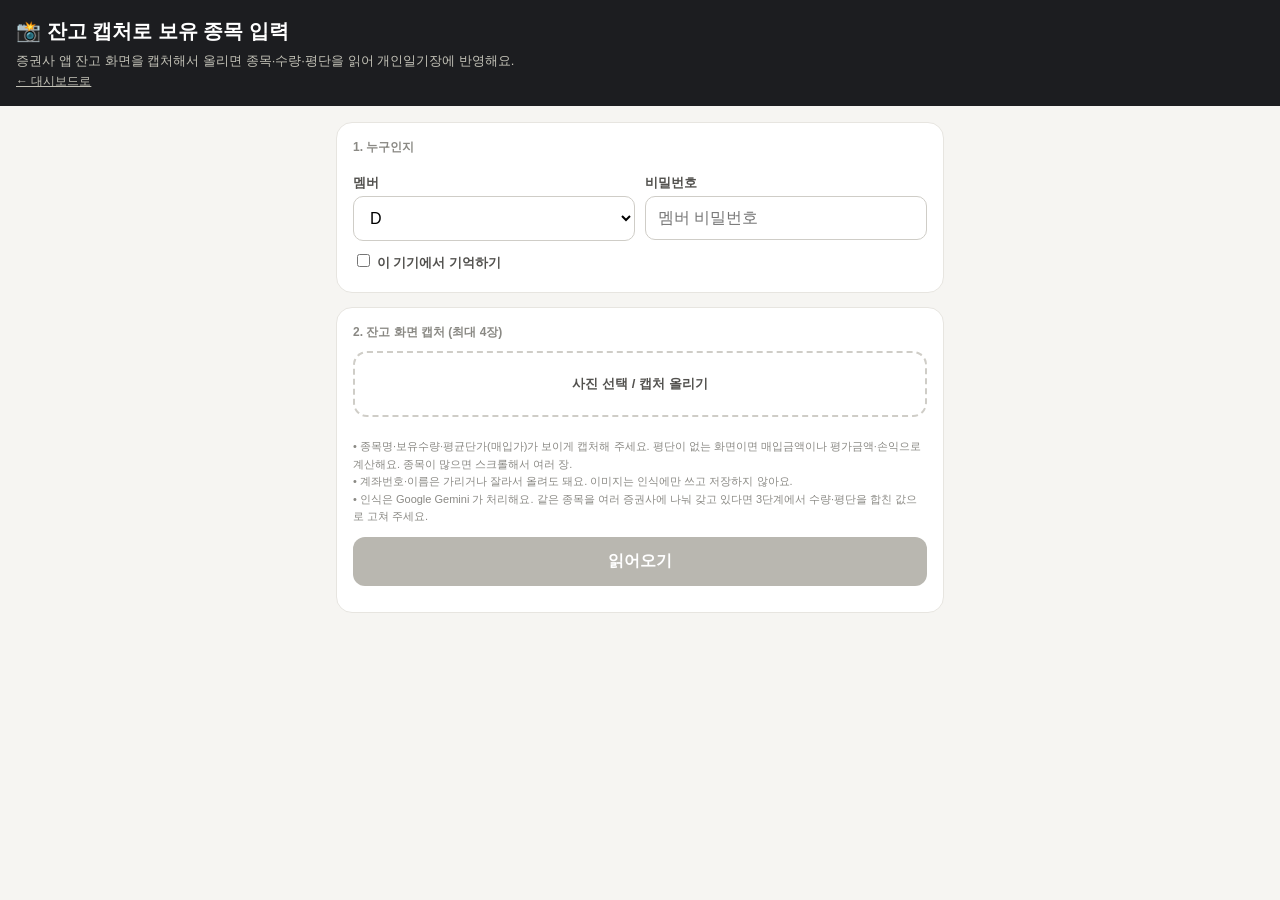
==== upload.html @ 1c6df8c4 "잔고 캡처: 사진 1장씩 읽고 모아서 비교(휴대폰 시간 초과 방지), 이미지 더 작게, 연결 끊김 안내 Co-Authored-By: Claude Opus 5.5 <noreply@a" ====
<!doctype html>
<html lang="ko">
<head>
<meta charset="utf-8">
<meta name="viewport" content="width=device-width, initial-scale=1">
<title>잔고 캡처 입력</title>
<link rel="manifest" href="manifest.webmanifest">
<meta name="theme-color" content="#1c1d20">
<link rel="icon" type="image/png" href="assets/icons/icon-192.png">
<style>
  :root { --ink:#0b0b0b; --sub:#52514e; --mute:#8a8984; --line:#e7e5e0; --bg:#f6f5f2; --card:#fff; --dark:#1c1d20; --up:#e34948; --dn:#2a78d6; --ok:#0f7a4f; --warn:#b45309; }
  * { box-sizing:border-box; }
  body { margin:0; background:var(--bg); color:var(--ink); font-family:-apple-system,"Apple SD Gothic Neo","Noto Sans KR","Pretendard",sans-serif; }
  header { background:var(--dark); color:#fff; padding:18px 16px 16px; }
  header h1 { margin:0; font-size:20px; }
  header p { margin:6px 0 0; color:#c3c2b7; font-size:13px; line-height:1.5; }
  header a { color:#c3c2b7; font-size:12px; }
  main { max-width:640px; margin:0 auto; padding:16px; }
  .card { background:var(--card); border:1px solid var(--line); border-radius:16px; padding:16px; margin-bottom:14px; }
  .step { font-size:12px; font-weight:800; color:var(--mute); margin-bottom:8px; }
  label { display:block; font-size:13px; font-weight:700; color:var(--sub); margin:10px 0 4px; }
  select, input[type=password], input[type=text] { width:100%; padding:12px; border:1px solid #cfcdc7; border-radius:10px; font-size:16px; background:#fff; }
  .row { display:flex; gap:10px; }
  .row > div { flex:1; }
  .drop { display:block; border:2px dashed #cfcdc7; border-radius:14px; padding:22px 12px; text-align:center; color:var(--sub); font-weight:700; cursor:pointer; }
  .drop input { display:none; }
  .thumbs { display:flex; gap:8px; flex-wrap:wrap; margin-top:10px; }
  .thumbs img { width:72px; height:120px; object-fit:cover; border-radius:8px; border:1px solid var(--line); }
  button { width:100%; padding:14px; border:0; border-radius:12px; font-size:16px; font-weight:800; cursor:pointer; }
  .primary { background:var(--dark); color:#fff; }
  .primary:disabled { background:#b9b7b0; }
  .ghost { background:#efede8; color:var(--sub); margin-top:8px; }
  .msg { font-size:13px; margin-top:10px; line-height:1.5; }
  .err { color:var(--up); font-weight:700; }
  table { width:100%; border-collapse:collapse; font-size:14px; }
  th { text-align:left; font-size:11px; color:var(--mute); font-weight:800; padding:6px 4px; border-bottom:1px solid var(--line); }
  td { padding:9px 4px; border-bottom:1px solid #f0eee9; vertical-align:top; }
  td.num { text-align:right; font-variant-numeric:tabular-nums; white-space:nowrap; }
  .tag { display:inline-block; font-size:10px; font-weight:800; padding:2px 6px; border-radius:6px; margin-left:4px; }
  .t-new { background:#e6f4ec; color:var(--ok); } .t-change { background:#fff3e0; color:var(--warn); }
  .t-same { background:#f0eee9; color:var(--mute); } .t-unknown { background:#fde8e8; color:var(--up); }
  .raw { font-size:11px; color:var(--mute); }
  .note { font-size:11px; color:var(--mute); line-height:1.6; }
  .hidden { display:none; }
  .done { text-align:center; padding:26px 10px; }
  .done b { font-size:20px; color:var(--ok); }
  body.embed header { display:none; } body.embed { background:#fff; } body.embed main { padding:12px; max-width:none; }
  body.embed .card { border-color:#eef0f3; }
</style>
</head>
<body>
<header>
  <h1>📸 잔고 캡처로 보유 종목 입력</h1>
  <p>증권사 앱 잔고 화면을 캡처해서 올리면 종목·수량·평단을 읽어 개인일기장에 반영해요.<br><a href="./">← 대시보드로</a></p>
</header>
<main>
  <section class="card" id="s1">
    <div class="step">1. 누구인지</div>
    <div class="row">
      <div><label for="member">멤버</label><select id="member"><option value="D">D</option><option value="S">S</option><option value="J">J</option></select></div>
      <div><label for="pin">비밀번호</label><input id="pin" type="password" inputmode="numeric" autocomplete="current-password" placeholder="멤버 비밀번호"></div>
    </div>
    <label style="font-weight:600"><input type="checkbox" id="remember" style="width:auto"> 이 기기에서 기억하기</label>
  </section>

  <section class="card" id="s2">
    <div class="step">2. 잔고 화면 캡처 (최대 4장)</div>
    <label class="drop">사진 선택 / 캡처 올리기<input id="files" type="file" accept="image/*" multiple></label>
    <div class="thumbs" id="thumbs"></div>
    <p class="note">• 종목명·보유수량·평균단가(매입가)가 보이게 캡처해 주세요. 평단이 없는 화면이면 매입금액이나 평가금액·손익으로 계산해요. 종목이 많으면 스크롤해서 여러 장.<br>
      • 계좌번호·이름은 가리거나 잘라서 올려도 돼요. 이미지는 인식에만 쓰고 저장하지 않아요.<br>
      • 인식은 Google Gemini 가 처리해요. 같은 종목을 여러 증권사에 나눠 갖고 있다면 3단계에서 수량·평단을 합친 값으로 고쳐 주세요.</p>
    <button class="primary" id="btnParse" disabled>읽어오기</button>
    <div class="msg" id="msg2"></div>
  </section>

  <section class="card hidden" id="s3">
    <div class="step">3. 바뀔 내용 확인</div>
    <table><thead><tr><th></th><th>종목</th><th style="text-align:right">수량</th><th style="text-align:right">평단</th></tr></thead><tbody id="diff"></tbody></table>
    <div id="missingBox" class="hidden" style="margin-top:12px">
      <label style="font-weight:700;color:var(--warn)"><input type="checkbox" id="removeMissing" style="width:auto"> 캡처에 없는 종목은 모두 판 것으로 (0주)</label>
      <div class="note" id="missingList"></div>
    </div>
    <p class="note">체크된 줄만 반영돼요. 이름이 빨간 '모름'인 종목은 관리시트 MasterData 에 없어서 반영되지 않아요 (먼저 ETF 추가).</p>
    <button class="primary" id="btnApply">반영하기</button>
    <button class="ghost" id="btnBack">다시 올리기</button>
    <div class="msg" id="msg3"></div>
  </section>

  <section class="card hidden done" id="s4">
    <b>✅ 반영했어요</b>
    <div class="msg" id="msg4"></div>
    <button class="ghost" id="btnHome">대시보드 보기</button>
  </section>
</main>
<script src="js/common.js"></script>
<script>
(function () {
  var $ = function (id) { return document.getElementById(id); };
  var API = (window.APP_CONFIG && APP_CONFIG.UPLOAD_URL) || '';
  var images = [], token = null;
  var qs = new URLSearchParams(location.search), embed = qs.get('embed') === '1';
  if (embed) document.body.classList.add('embed');
  // 대시보드 안에 있을 때: 높이를 부모에 알려 스크롤 없이 보이게
  function tellHeight() { if (embed && parent !== window) parent.postMessage({ type: 'upload-height', height: document.documentElement.scrollHeight }, location.origin); }
  if (window.ResizeObserver) new ResizeObserver(tellHeight).observe(document.body); else setInterval(tellHeight, 800);
  try {
    var saved = JSON.parse(localStorage.getItem('djUploadAuth') || 'null');
    if (saved) { $('member').value = saved.member; $('pin').value = saved.pin; $('remember').checked = true; }
  } catch (e) { }
  if (qs.get('m') && Array.prototype.some.call($('member').options, function (o) { return o.value === qs.get('m'); })) {
    if (!saved || saved.member !== qs.get('m')) { $('member').value = qs.get('m'); if (saved && saved.member !== qs.get('m')) $('pin').value = ''; }
  }
  if (!API) $('msg2').innerHTML = '<span class="err">업로드 서버 주소가 아직 설정되지 않았어요 (동진님 설치 중)</span>';

  // 큰 캡처는 긴 변 1800px JPEG 로 줄여서 보냄
  function shrink(file) {
    return new Promise(function (resolve, reject) {
      var img = new Image(), url = URL.createObjectURL(file);
      img.onload = function () {
        var s = Math.min(1, 1500 / Math.max(img.width, img.height));
        var c = document.createElement('canvas');
        c.width = Math.round(img.width * s); c.height = Math.round(img.height * s);
        c.getContext('2d').drawImage(img, 0, 0, c.width, c.height);
        URL.revokeObjectURL(url);
        resolve(c.toDataURL('image/jpeg', 0.8));
      };
      img.onerror = reject; img.src = url;
    });
  }

  $('files').addEventListener('change', async function (e) {
    var list = Array.prototype.slice.call(e.target.files || [], 0, 4);
    images = await Promise.all(list.map(shrink));
    $('thumbs').innerHTML = images.map(function (d) { return '<img src="' + d + '">'; }).join('');
    $('btnParse').disabled = !images.length || !API;
  });

  function call(body) {
    // text/plain 으로 보내면 Apps Script 웹 앱에 바로 전달됨 (CORS 사전 요청 없음)
    return fetch(API, { method: 'POST', body: JSON.stringify(body), headers: { 'Content-Type': 'text/plain;charset=utf-8' } })
      .then(function (r) { return r.json(); }, function () {
        throw new Error('서버 연결이 끊겼어요. 잠시 뒤 다시 눌러 주세요. 카카오톡 안에서 열었다면 오른쪽 아래 메뉴 → "다른 브라우저로 열기"(Safari·크롬)로 해 보세요.');
      })
      .then(function (j) { if (!j.ok) throw new Error(j.error || '실패'); return j; });
  }
  function auth() {
    var a = { member: $('member').value, pin: $('pin').value.trim() };
    try { if ($('remember').checked) localStorage.setItem('djUploadAuth', JSON.stringify(a)); else localStorage.removeItem('djUploadAuth'); } catch (e) { }
    return a;
  }
  var fmt = function (v) { return v === null || v === undefined ? '–' : Math.round(v).toLocaleString(); };
  var TAG = { 'new': ['새 종목', 't-new'], change: ['변경', 't-change'], same: ['같음', 't-same'], unknown: ['모름', 't-unknown'] };

  $('btnParse').addEventListener('click', function () {
    var a = auth();
    if (!a.pin) { $('msg2').innerHTML = '<span class="err">비밀번호를 넣어 주세요</span>'; return; }
    $('btnParse').disabled = true;
    // 사진을 한 장씩 보내 읽고(휴대폰에서 시간 초과 방지) → 모아서 비교
    var all = [], i = 0;
    var next = function () {
      if (i >= images.length) return call({ action: 'compare', member: a.member, pin: a.pin, items: all });
      $('msg2').textContent = '읽는 중… ' + (i + 1) + ' / ' + images.length + '장 (장당 10~20초)';
      return call({ action: 'read', member: a.member, pin: a.pin, image: images[i] }).then(function (j) { all = all.concat(j.items || []); i++; return next(); });
    };
    next().then(function (j) {
      token = j.token;
      $('diff').innerHTML = j.rows.map(function (r) {
        var t = TAG[r.status], can = r.status === 'new' || r.status === 'change';
        // 새 값은 고칠 수 있게 입력칸으로 (여러 증권사 합산 등)
        var inp = function (cls, v) { return '<input type="text" inputmode="numeric" class="' + cls + '" data-key="' + r.key + '" value="' + (v === null || v === undefined ? '' : Math.round(v)) + '" style="width:84px;padding:6px;font-size:14px;text-align:right"' + (can ? '' : ' disabled') + '>'; };
        var q = (r.oldQty === null ? '' : '<div class="raw">지금 ' + fmt(r.oldQty) + '</div>') + inp('eqty', r.newQty);
        var p = (r.oldAvg === null ? '' : '<div class="raw">지금 ' + fmt(r.oldAvg) + '</div>') + inp('eavg', r.newAvg)
          + (r.avgHow ? '<div class="raw" style="color:var(--warn)">계산: ' + r.avgHow + '</div>' : (r.newAvg ? '' : '<div class="raw" style="color:var(--up)">평단 못 읽음 → 입력</div>'));
        return '<tr><td><input type="checkbox" class="pick" value="' + r.key + '"' + (can ? ' checked' : ' disabled') + '></td>'
          + '<td>' + r.name + '<span class="tag ' + t[1] + '">' + t[0] + '</span>' + (r.raw !== r.name ? '<div class="raw">화면: ' + r.raw + '</div>' : '') + '</td>'
          + '<td class="num">' + q + '</td><td class="num">' + p + '</td></tr>';
      }).join('') || '<tr><td colspan="4" class="note">읽은 종목이 없어요. 잔고 화면이 맞는지 확인해 주세요.</td></tr>';
      $('missingBox').classList.toggle('hidden', !j.missing.length);
      $('missingList').innerHTML = j.missing.map(function (m) { return '<label style="font-weight:500"><input type="checkbox" class="pickMissing" value="' + m.key + '" checked style="width:auto"> ' + m.name + ' (' + m.qty + '주)</label>'; }).join('');
      $('s3').classList.remove('hidden'); $('msg2').textContent = '';
      $('s3').scrollIntoView({ behavior: 'smooth' });
    }).catch(function (e) { $('msg2').innerHTML = '<span class="err">' + e.message + '</span>'; })
      .finally(function () { $('btnParse').disabled = !images.length; });
  });

  $('btnApply').addEventListener('click', function () {
    var a = auth();
    var pick = Array.prototype.map.call(document.querySelectorAll('.pick:checked, .pickMissing:checked'), function (x) { return x.value; });
    $('btnApply').disabled = true; $('msg3').textContent = '반영 중…';
    var edits = {};
    document.querySelectorAll('.eqty').forEach(function (x) { (edits[x.dataset.key] = edits[x.dataset.key] || {}).qty = Number(String(x.value).replace(/[^0-9.]/g, '')); });
    document.querySelectorAll('.eavg').forEach(function (x) { (edits[x.dataset.key] = edits[x.dataset.key] || {}).avg = Number(String(x.value).replace(/[^0-9.]/g, '')); });
    call({ action: 'apply', member: a.member, pin: a.pin, token: token, pick: pick, edits: edits, removeMissing: $('removeMissing').checked }).then(function (j) {
      $('s3').classList.add('hidden'); $('s2').classList.add('hidden'); $('s4').classList.remove('hidden');
      $('msg4').innerHTML = j.changed ? j.log.join('<br>') + '<br><span class="note">대시보드에는 1~5분 뒤 반영돼요 (시트 게시 갱신)</span>' : '바뀐 내용이 없어요';
      if (embed && parent !== window) parent.postMessage({ type: 'upload-done' }, location.origin);
    }).catch(function (e) { $('msg3').innerHTML = '<span class="err">' + e.message + '</span>'; $('btnApply').disabled = false; });
  });

  $('btnHome').addEventListener('click', function () { if (embed && parent !== window) parent.postMessage({ type: 'upload-home' }, location.origin); else location.href = './'; });
  $('btnBack').addEventListener('click', function () { $('s3').classList.add('hidden'); $('files').value = ''; images = []; $('thumbs').innerHTML = ''; $('btnParse').disabled = true; });
})();
</script>
</body>
</html>
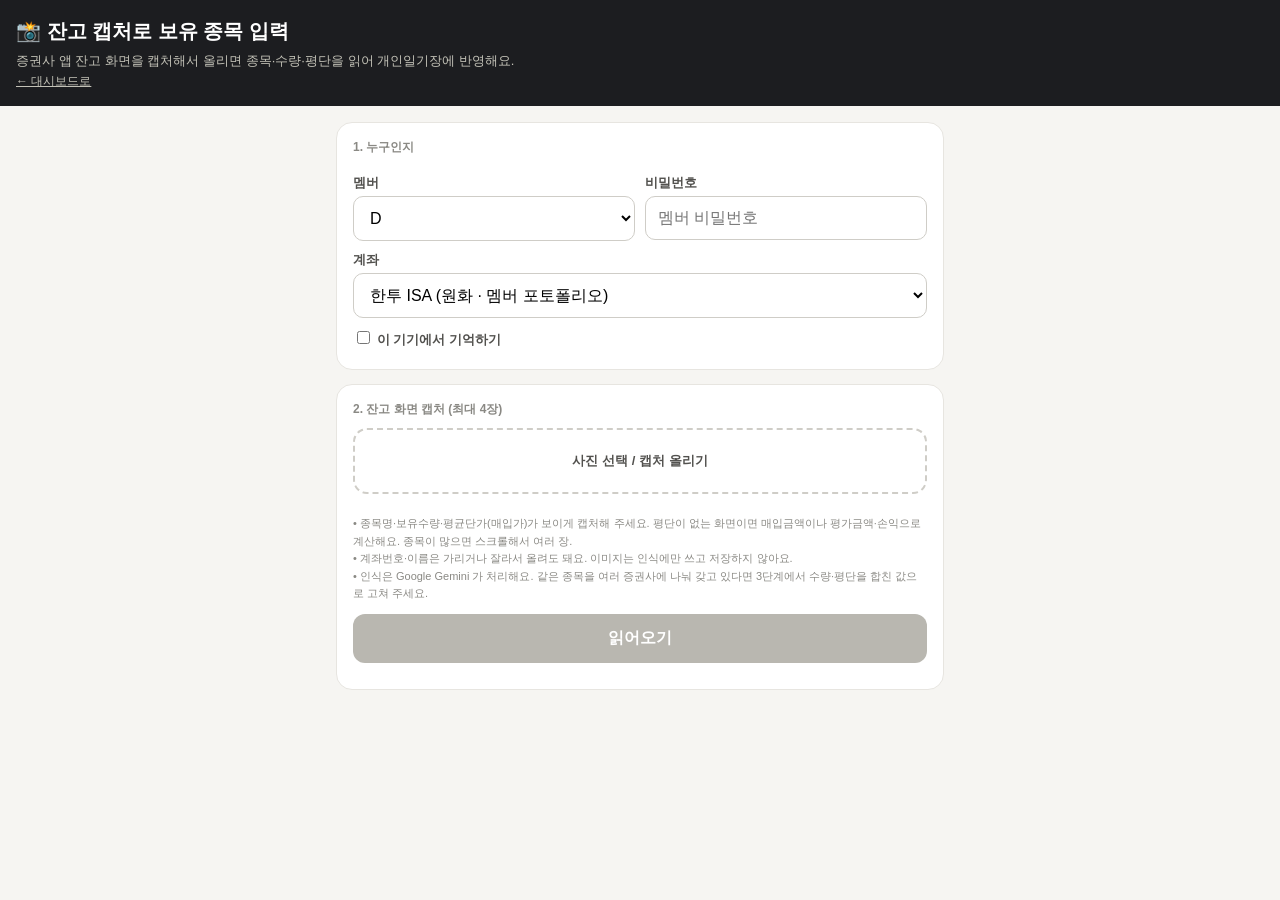
==== commit 9edb1252: "잔고 캡처: 토스 미국주식(달러) 계좌 선택 → 1달러 마스터 포토폴리오 수량·평단 자동 반영 업로드 페이지에 계좌 선택을 추가. 토스를 고르면 Gemini 가 달러 기준으로 읽고" ====
--- a/upload.html
+++ b/upload.html
@@ -60,6 +60,8 @@
       <div><label for="member">멤버</label><select id="member"><option value="D">D</option><option value="S">S</option><option value="J">J</option></select></div>
       <div><label for="pin">비밀번호</label><input id="pin" type="password" inputmode="numeric" autocomplete="current-password" placeholder="멤버 비밀번호"></div>
     </div>
+    <label for="account">계좌</label>
+    <select id="account"><option value="isa">한투 ISA (원화 · 멤버 포토폴리오)</option><option value="toss">토스 미국주식 (달러 · 1달러 포토폴리오)</option></select>
     <label style="font-weight:600"><input type="checkbox" id="remember" style="width:auto"> 이 기기에서 기억하기</label>
   </section>
 
@@ -81,7 +83,7 @@
       <label style="font-weight:700;color:var(--warn)"><input type="checkbox" id="removeMissing" style="width:auto"> 캡처에 없는 종목은 모두 판 것으로 (0주)</label>
       <div class="note" id="missingList"></div>
     </div>
-    <p class="note">체크된 줄만 반영돼요. 이름이 빨간 '모름'인 종목은 관리시트 MasterData 에 없어서 반영되지 않아요 (먼저 ETF 추가).</p>
+    <p class="note" id="note3">체크된 줄만 반영돼요. ETF 가 아닌 개별 종목(국내·미국)도 티커로 들어가요 — '티커 필요'면 티커를 적어 주세요(예: 플래닛 랩스 → PL). 금액은 모두 원화 기준이에요.</p>
     <button class="primary" id="btnApply">반영하기</button>
     <button class="ghost" id="btnBack">다시 올리기</button>
     <div class="msg" id="msg3"></div>
@@ -107,7 +109,11 @@
   try {
     var saved = JSON.parse(localStorage.getItem('djUploadAuth') || 'null');
     if (saved) { $('member').value = saved.member; $('pin').value = saved.pin; $('remember').checked = true; }
+    if (localStorage.getItem('djUploadAcct') === 'toss') $('account').value = 'toss';
   } catch (e) { }
+  if (qs.get('acct') === 'toss') $('account').value = 'toss';
+  var acct = function () { return $('account').value === 'toss' ? 'toss' : 'isa'; };
+  $('account').addEventListener('change', function () { try { localStorage.setItem('djUploadAcct', acct()); } catch (e) { } });
   if (qs.get('m') && Array.prototype.some.call($('member').options, function (o) { return o.value === qs.get('m'); })) {
     if (!saved || saved.member !== qs.get('m')) { $('member').value = qs.get('m'); if (saved && saved.member !== qs.get('m')) $('pin').value = ''; }
   }
@@ -150,30 +156,46 @@
     return a;
   }
   var fmt = function (v) { return v === null || v === undefined ? '–' : Math.round(v).toLocaleString(); };
-  var TAG = { 'new': ['새 종목', 't-new'], change: ['변경', 't-change'], same: ['같음', 't-same'], unknown: ['모름', 't-unknown'] };
+  var fmtQty = function (v) { return v === null || v === undefined ? '–' : (+(+v).toFixed(6)).toLocaleString(undefined, { maximumFractionDigits: 6 }); };
+  var shown = 'isa'; // 3단계 화면이 어느 계좌로 비교한 결과인지
+  var TAG = { 'new': ['새 종목', 't-new'], change: ['변경', 't-change'], same: ['같음', 't-same'], unknown: ['모름', 't-unknown'], needTicker: ['티커 필요', 't-unknown'] };
 
   $('btnParse').addEventListener('click', function () {
-    var a = auth();
+    var a = auth(), ac = acct();
     if (!a.pin) { $('msg2').innerHTML = '<span class="err">비밀번호를 넣어 주세요</span>'; return; }
     $('btnParse').disabled = true;
     // 사진을 한 장씩 보내 읽고(휴대폰에서 시간 초과 방지) → 모아서 비교
     var all = [], i = 0;
     var next = function () {
-      if (i >= images.length) return call({ action: 'compare', member: a.member, pin: a.pin, items: all });
+      if (i >= images.length) return call({ action: 'compare', account: ac, member: a.member, pin: a.pin, items: all });
       $('msg2').textContent = '읽는 중… ' + (i + 1) + ' / ' + images.length + '장 (장당 10~20초)';
-      return call({ action: 'read', member: a.member, pin: a.pin, image: images[i] }).then(function (j) { all = all.concat(j.items || []); i++; return next(); });
+      return call({ action: 'read', account: ac, member: a.member, pin: a.pin, image: images[i] }).then(function (j) { all = all.concat(j.items || []); i++; return next(); });
     };
-    next().then(function (j) {
-      token = j.token;
+    // 서버가 아직 예전 버전이면(1장씩 읽기 없음) 한 번에 보내는 방식으로 자동 전환
+    next().catch(function (e) {
+      if (!/알 수 없는 요청/.test(e.message)) throw e;
+      $('msg2').textContent = '읽는 중… (10~40초)';
+      return call({ action: 'parse', account: ac, member: a.member, pin: a.pin, images: images });
+    }).then(function (j) {
+      // 업로드 서버가 아직 예전 버전이면 토스 캡처가 원화 포트폴리오로 들어가므로 막음
+      if (ac === 'toss' && j.account !== 'toss') throw new Error('업로드 서버(Apps Script)를 새 버전으로 다시 배포해야 토스 계좌를 쓸 수 있어요');
+      token = j.token; shown = ac;
+      var usd = ac === 'toss';
+      var fmtAvg = function (v) { return v === null || v === undefined ? '–' : (usd ? '$' + (+v).toFixed(2) : fmt(v)); };
+      $('note3').textContent = usd
+        ? "체크된 줄만 반영돼요. '1달러 마스터 포토폴리오'의 수량·평단(달러)만 고치고, 원화 포트폴리오와 D 실적기록은 건드리지 않아요. '티커 필요'면 미국 티커를 적어 주세요(예: MSTY)."
+        : '체크된 줄만 반영돼요. ETF 가 아닌 개별 종목(국내·미국)도 티커로 들어가요 — \'티커 필요\'면 티커를 적어 주세요(예: 플래닛 랩스 → PL). 금액은 모두 원화 기준이에요.';
       $('diff').innerHTML = j.rows.map(function (r) {
-        var t = TAG[r.status], can = r.status === 'new' || r.status === 'change';
+        var t = TAG[r.status], can = r.status === 'new' || r.status === 'change' || r.status === 'needTicker';
         // 새 값은 고칠 수 있게 입력칸으로 (여러 증권사 합산 등)
-        var inp = function (cls, v) { return '<input type="text" inputmode="numeric" class="' + cls + '" data-key="' + r.key + '" value="' + (v === null || v === undefined ? '' : Math.round(v)) + '" style="width:84px;padding:6px;font-size:14px;text-align:right"' + (can ? '' : ' disabled') + '>'; };
-        var q = (r.oldQty === null ? '' : '<div class="raw">지금 ' + fmt(r.oldQty) + '</div>') + inp('eqty', r.newQty);
-        var p = (r.oldAvg === null ? '' : '<div class="raw">지금 ' + fmt(r.oldAvg) + '</div>') + inp('eavg', r.newAvg)
+        var inp = function (cls, v) { return '<input type="text" inputmode="decimal" class="' + cls + '" data-key="' + r.key + '" value="' + (v === null || v === undefined ? '' : (cls === 'eqty' ? +(+v).toFixed(6) : (usd ? (+v).toFixed(2) : Math.round(v)))) + '" style="width:84px;padding:6px;font-size:14px;text-align:right"' + (can ? '' : ' disabled') + '>'; };
+        // 개별 종목: 티커 표시 (새 종목이면 고칠 수 있게)
+        var tick = r.stock ? '<div class="raw">' + (r.curKey ? '개별 종목' + (r.code ? ' · ' + r.code : '') : '티커 <input type="text" class="eticker" data-key="' + r.key + '" value="' + (r.code || '') + '" placeholder="예: PL · 005930" style="width:96px;padding:4px;font-size:12px;text-transform:uppercase">') + (r.usd && !usd ? ' · 달러 평단 확인' : '') + '</div>' : '';
+        var q = (r.oldQty === null ? '' : '<div class="raw">지금 ' + (usd ? fmtQty(r.oldQty) : fmt(r.oldQty)) + '</div>') + inp('eqty', r.newQty);
+        var p = (r.oldAvg === null ? '' : '<div class="raw">지금 ' + fmtAvg(r.oldAvg) + '</div>') + inp('eavg', r.newAvg)
           + (r.avgHow ? '<div class="raw" style="color:var(--warn)">계산: ' + r.avgHow + '</div>' : (r.newAvg ? '' : '<div class="raw" style="color:var(--up)">평단 못 읽음 → 입력</div>'));
         return '<tr><td><input type="checkbox" class="pick" value="' + r.key + '"' + (can ? ' checked' : ' disabled') + '></td>'
-          + '<td>' + r.name + '<span class="tag ' + t[1] + '">' + t[0] + '</span>' + (r.raw !== r.name ? '<div class="raw">화면: ' + r.raw + '</div>' : '') + '</td>'
+          + '<td>' + r.name + '<span class="tag ' + t[1] + '">' + t[0] + '</span>' + (r.raw !== r.name ? '<div class="raw">화면: ' + r.raw + '</div>' : '') + tick + '</td>'
           + '<td class="num">' + q + '</td><td class="num">' + p + '</td></tr>';
       }).join('') || '<tr><td colspan="4" class="note">읽은 종목이 없어요. 잔고 화면이 맞는지 확인해 주세요.</td></tr>';
       $('missingBox').classList.toggle('hidden', !j.missing.length);
@@ -189,11 +211,12 @@
     var pick = Array.prototype.map.call(document.querySelectorAll('.pick:checked, .pickMissing:checked'), function (x) { return x.value; });
     $('btnApply').disabled = true; $('msg3').textContent = '반영 중…';
     var edits = {};
-    document.querySelectorAll('.eqty').forEach(function (x) { (edits[x.dataset.key] = edits[x.dataset.key] || {}).qty = Number(String(x.value).replace(/[^0-9.]/g, '')); });
-    document.querySelectorAll('.eavg').forEach(function (x) { (edits[x.dataset.key] = edits[x.dataset.key] || {}).avg = Number(String(x.value).replace(/[^0-9.]/g, '')); });
-    call({ action: 'apply', member: a.member, pin: a.pin, token: token, pick: pick, edits: edits, removeMissing: $('removeMissing').checked }).then(function (j) {
+    document.querySelectorAll('.eqty').forEach(function (x) { var v = String(x.value).replace(/[^0-9.]/g, ''); if (v !== '') (edits[x.dataset.key] = edits[x.dataset.key] || {}).qty = Number(v); }); // 빈칸은 0주가 아니라 '안 고침'
+    document.querySelectorAll('.eavg').forEach(function (x) { var v = String(x.value).replace(/[^0-9.]/g, ''); if (v !== '') (edits[x.dataset.key] = edits[x.dataset.key] || {}).avg = Number(v); });
+    document.querySelectorAll('.eticker').forEach(function (x) { if (x.value.trim()) (edits[x.dataset.key] = edits[x.dataset.key] || {}).ticker = x.value.trim(); });
+    call({ action: 'apply', account: shown, member: a.member, pin: a.pin, token: token, pick: pick, edits: edits, removeMissing: $('removeMissing').checked }).then(function (j) {
       $('s3').classList.add('hidden'); $('s2').classList.add('hidden'); $('s4').classList.remove('hidden');
-      $('msg4').innerHTML = j.changed ? j.log.join('<br>') + '<br><span class="note">대시보드에는 1~5분 뒤 반영돼요 (시트 게시 갱신)</span>' : '바뀐 내용이 없어요';
+      $('msg4').innerHTML = (j.changed ? j.log.join('<br>') + '<br><span class="note">대시보드에는 1~5분 뒤 반영돼요 (시트 게시 갱신)</span>' : '바뀐 내용이 없어요') + (j.strategy ? '<br>📈 ' + j.strategy : '');
       if (embed && parent !== window) parent.postMessage({ type: 'upload-done' }, location.origin);
     }).catch(function (e) { $('msg3').innerHTML = '<span class="err">' + e.message + '</span>'; $('btnApply').disabled = false; });
   });
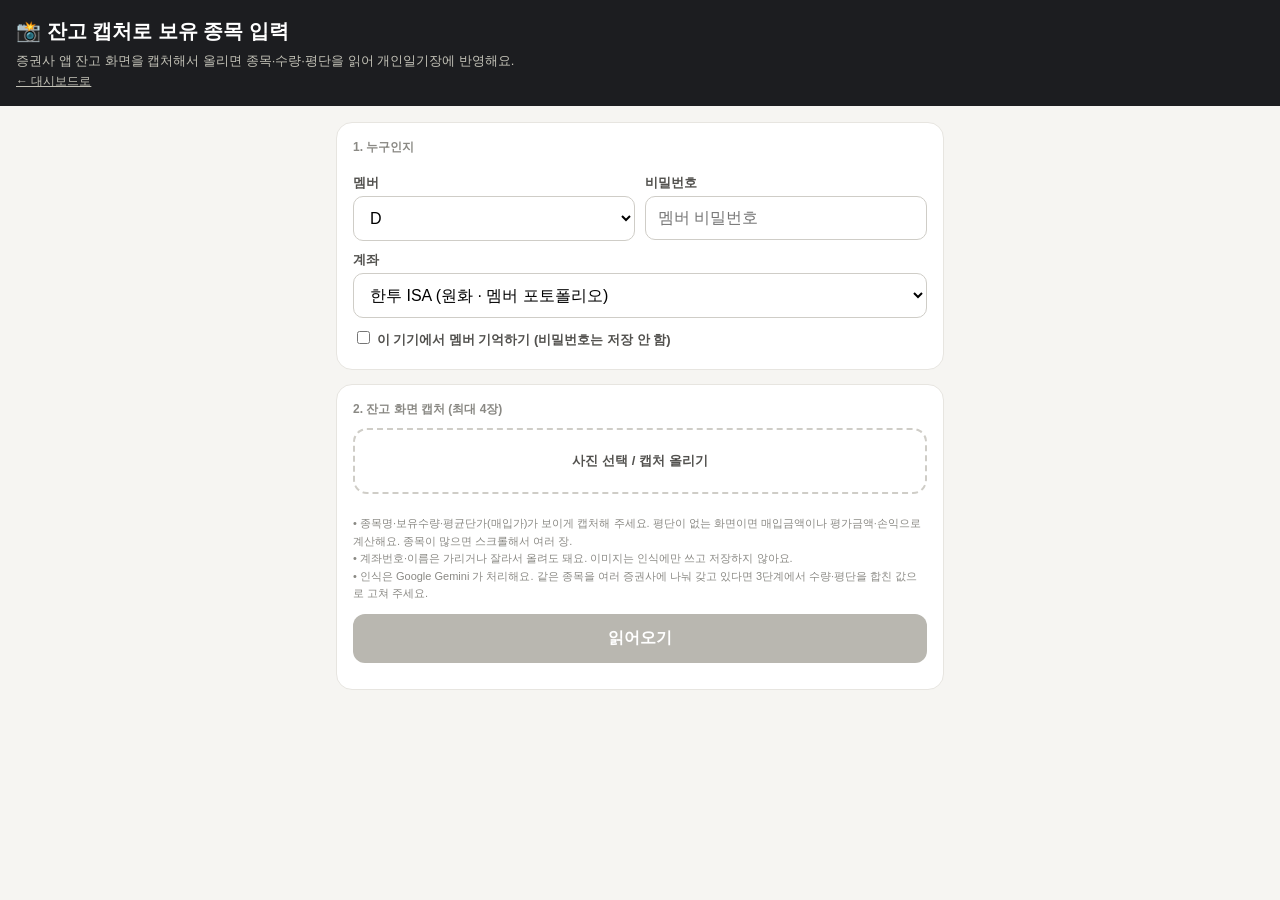
==== commit 45587436: "Tighten webhook fetch auth, scraper TLS/failure reporting, upload PIN storage - dividend_webhook.gs:" ====
--- a/upload.html
+++ b/upload.html
@@ -61,8 +61,8 @@
       <div><label for="pin">비밀번호</label><input id="pin" type="password" inputmode="numeric" autocomplete="current-password" placeholder="멤버 비밀번호"></div>
     </div>
     <label for="account">계좌</label>
-    <select id="account"><option value="isa">한투 ISA (원화 · 멤버 포토폴리오)</option><option value="toss">토스 미국주식 (달러 · 1달러 포토폴리오)</option></select>
-    <label style="font-weight:600"><input type="checkbox" id="remember" style="width:auto"> 이 기기에서 기억하기</label>
+    <select id="account"><option value="isa">한투 ISA (원화 · 멤버 포토폴리오)</option><option value="toss">토스 미국주식 (달러 · 토스 전체 보유)</option></select>
+    <label style="font-weight:600"><input type="checkbox" id="remember" style="width:auto"> 이 기기에서 멤버 기억하기 (비밀번호는 저장 안 함)</label>
   </section>
 
   <section class="card" id="s2">
@@ -108,7 +108,9 @@
   if (window.ResizeObserver) new ResizeObserver(tellHeight).observe(document.body); else setInterval(tellHeight, 800);
   try {
     var saved = JSON.parse(localStorage.getItem('djUploadAuth') || 'null');
-    if (saved) { $('member').value = saved.member; $('pin').value = saved.pin; $('remember').checked = true; }
+    // 비밀번호는 기기에 남기지 않음: 예전에 저장된 비밀번호가 있으면 지우고 멤버만 기억
+    if (saved && saved.pin !== undefined) { saved = { member: saved.member }; localStorage.setItem('djUploadAuth', JSON.stringify(saved)); }
+    if (saved) { $('member').value = saved.member; $('remember').checked = true; }
     if (localStorage.getItem('djUploadAcct') === 'toss') $('account').value = 'toss';
   } catch (e) { }
   if (qs.get('acct') === 'toss') $('account').value = 'toss';
@@ -152,7 +154,7 @@
   }
   function auth() {
     var a = { member: $('member').value, pin: $('pin').value.trim() };
-    try { if ($('remember').checked) localStorage.setItem('djUploadAuth', JSON.stringify(a)); else localStorage.removeItem('djUploadAuth'); } catch (e) { }
+    try { if ($('remember').checked) localStorage.setItem('djUploadAuth', JSON.stringify({ member: a.member })); else localStorage.removeItem('djUploadAuth'); } catch (e) { }
     return a;
   }
   var fmt = function (v) { return v === null || v === undefined ? '–' : Math.round(v).toLocaleString(); };
@@ -183,7 +185,7 @@
       var usd = ac === 'toss';
       var fmtAvg = function (v) { return v === null || v === undefined ? '–' : (usd ? '$' + (+v).toFixed(2) : fmt(v)); };
       $('note3').textContent = usd
-        ? "체크된 줄만 반영돼요. '1달러 마스터 포토폴리오'의 수량·평단(달러)만 고치고, 원화 포트폴리오와 D 실적기록은 건드리지 않아요. '티커 필요'면 미국 티커를 적어 주세요(예: MSTY)."
+        ? "체크된 줄만 반영돼요. '토스_보유'(토스 전체 보유)의 수량·평단(달러)을 고치고, '1달러 마스터 포토폴리오'에 이미 있는 종목은 같이 맞춰요. 원화 포트폴리오와 D 실적기록은 건드리지 않아요. '티커 필요'면 미국 티커를 적어 주세요(예: SMCI)."
         : '체크된 줄만 반영돼요. ETF 가 아닌 개별 종목(국내·미국)도 티커로 들어가요 — \'티커 필요\'면 티커를 적어 주세요(예: 플래닛 랩스 → PL). 금액은 모두 원화 기준이에요.';
       $('diff').innerHTML = j.rows.map(function (r) {
         var t = TAG[r.status], can = r.status === 'new' || r.status === 'change' || r.status === 'needTicker';
